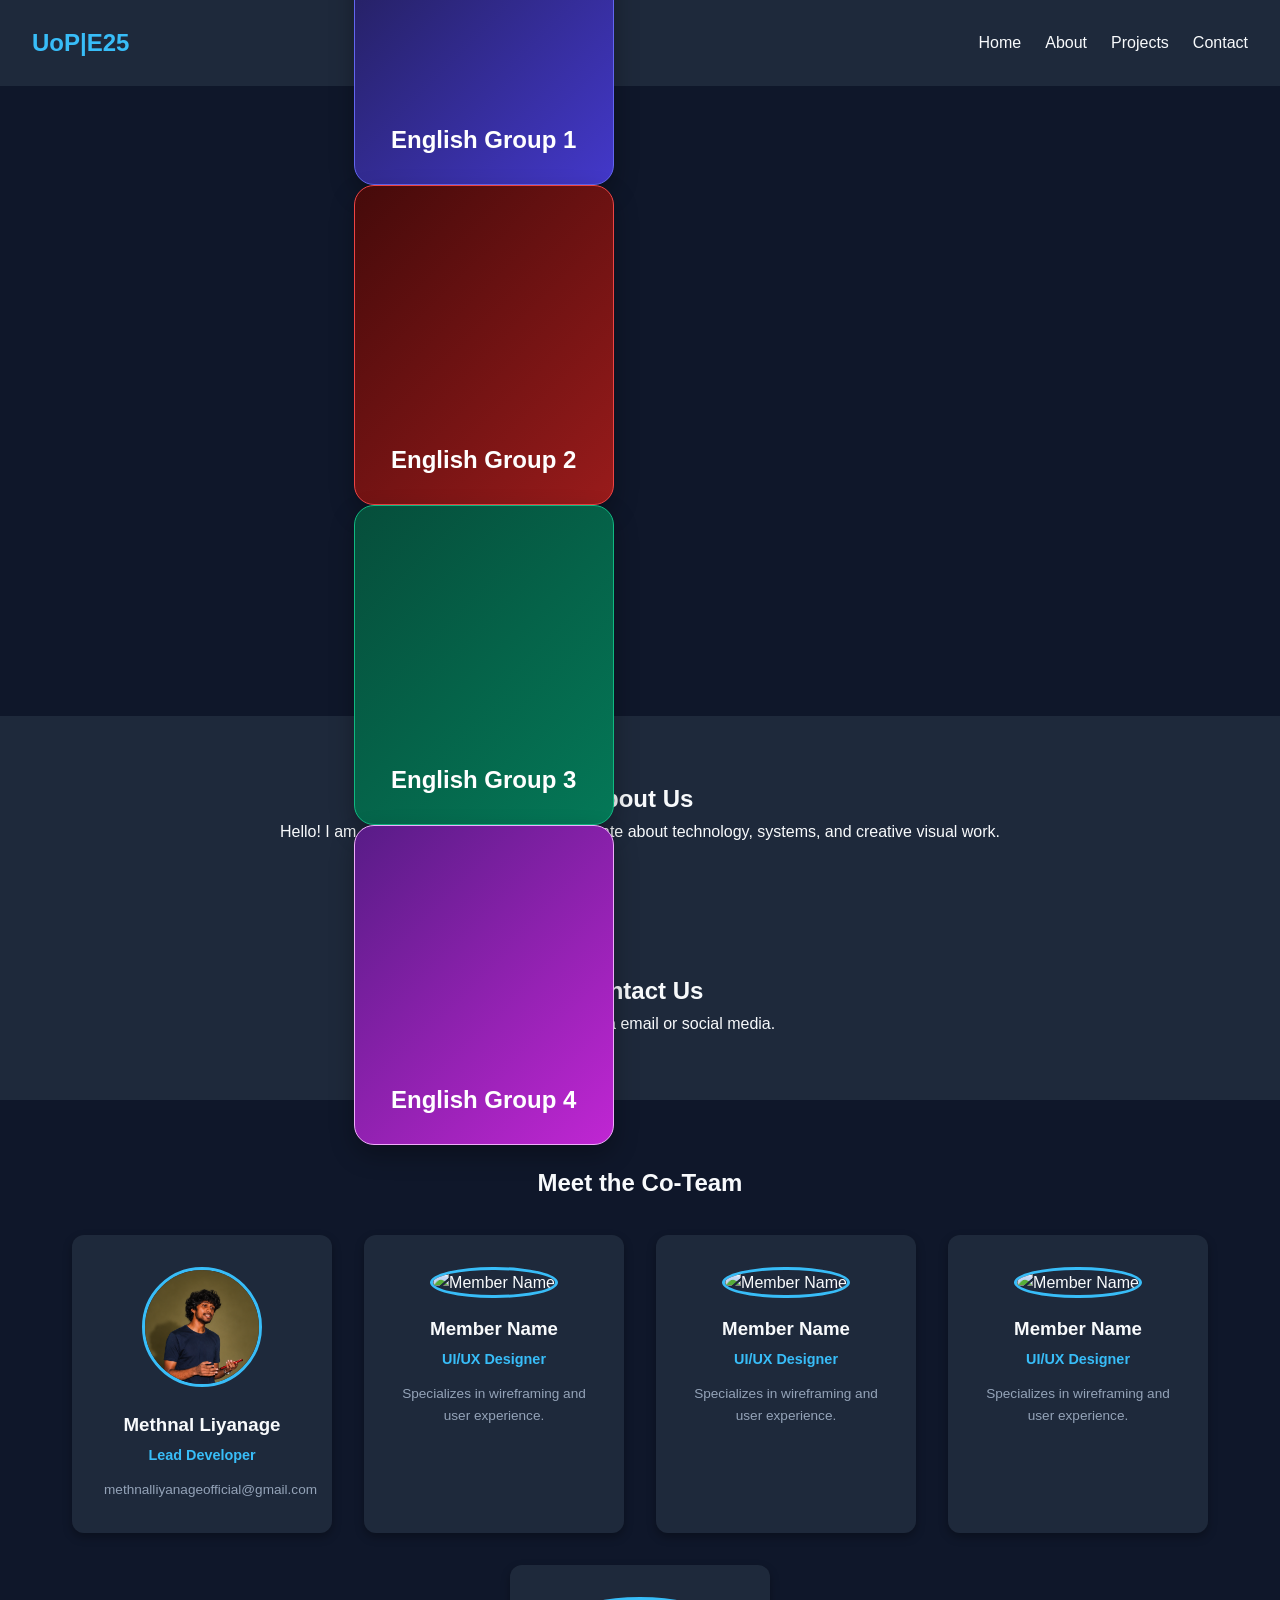
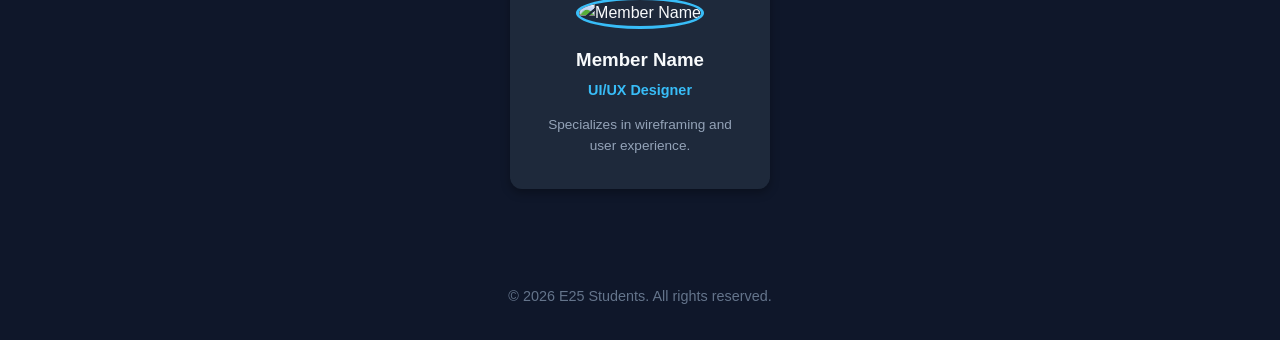
==== index.html @ 7d34ff9f "Update index.html" ====
<!DOCTYPE html>
<html lang="en">
<head>
    <meta charset="UTF-8">
    <meta name="viewport" content="width=device-width, initial-scale=1.0">
    <title>My Personal Website</title>
    <link rel="stylesheet" href="style.css">
</head>
<body>

    <!-- Full-Page Transparent Background Overlay -->
    <div class="bg-image-overlay"></div>

    <!-- Navigation Header -->
    <header>
        <nav class="navbar">
            <div class="logo">UoP|E25</div>
            <ul class="nav-links">
                <li><a href="#home">Home</a></li>
                <li><a href="#about">About</a></li>
                <li><a href="projects.html">Projects</a></li>
                <li><a href="#contact">Contact</a></li>
            </ul>
        </nav>
    </header>

    <!-- Main Hero Section -->
    <section id="home" class="hero">
        <div class="hero-content">
            <h1>Ready to see E25 World?</h1>
            <p>Works of Creative Minds</p>

            <!-- Interactive Dropdown Container for View Work -->
            <div class="view-work-wrapper">
                <a href="projects.html" class="btn">View Work</a>

                <!-- Popup Grid for English Groups -->
                <div class="view-work-popup">
                    <div class="popup-grid">

                        <a href="projects.html#group1" class="category-card music-theme">
                            <div class="card-content">
                                <h2>English Group 1</h2>
                            </div>
                            <div class="summary-tile">
                                <p>Creative literature, media projects, and presentations.</p>
                            </div>
                        </a>

                        <a href="projects.html#group2" class="category-card drama-theme">
                            <div class="card-content">
                                <h2>English Group 2</h2>
                            </div>
                            <div class="summary-tile">
                                <p>Dramatic readings, stage concepts, and group scripts.</p>
                            </div>
                        </a>

                        <a href="projects.html#group3" class="category-card art-theme">
                            <div class="card-content">
                                <h2>English Group 3</h2>
                            </div>
                            <div class="summary-tile">
                                <p>Visual essays, art portfolios, and creative write-ups.</p>
                            </div>
                        </a>

                        <a href="projects.html#group4" class="category-card mind-blow-theme">
                            <div class="card-content">
                                <h2>English Group 4</h2>
                            </div>
                            <div class="summary-tile">
                                <p>Analytical tasks, speeches, and interactive modules.</p>
                            </div>
                        </a>

                    </div>
                </div>
            </div>

        </div>
    </section>

    <!-- About Section -->
    <section id="about" class="about">
        <h2>About Us</h2>
        <p>Hello! I am a developer and designer passionate about technology, systems, and creative visual work.</p>
    </section>

    <!-- Contact Section -->
    <section id="contact" class="contact">
        <h2>Contact Us</h2>
        <p>Get in touch via email or social media.</p>
    </section>

    <!-- Team Section -->
    <section id="team" class="team-section">
        <h2>Meet the Co-Team</h2>

        <div class="team-grid">

            <!-- Team Member 1 -->
            <div class="team-card">
                <img src="member1.png" alt="Methnal Liyanage" class="team-img">
                <h3>Methnal Liyanage</h3>
                <p class="role">Lead Developer</p>
                <p class="bio">methnalliyanageofficial@gmail.com</p>
            </div>

            <!-- Team Member 2 -->
            <div class="team-card">
                <img src="https://via.placeholder.com/150" alt="Member Name" class="team-img">
                <h3>Member Name</h3>
                <p class="role">UI/UX Designer</p>
                <p class="bio">Specializes in wireframing and user experience.</p>
            </div>

            <!-- Team Member 3 -->
            <div class="team-card">
                <img src="https://via.placeholder.com/150" alt="Member Name" class="team-img">
                <h3>Member Name</h3>
                <p class="role">UI/UX Designer</p>
                <p class="bio">Specializes in wireframing and user experience.</p>
            </div>

            <!-- Team Member 4 -->
            <div class="team-card">
                <img src="https://via.placeholder.com/150" alt="Member Name" class="team-img">
                <h3>Member Name</h3>
                <p class="role">UI/UX Designer</p>
                <p class="bio">Specializes in wireframing and user experience.</p>
            </div>

            <!-- Team Member 5 -->
            <div class="team-card">
                <img src="https://via.placeholder.com/150" alt="Member Name" class="team-img">
                <h3>Member Name</h3>
                <p class="role">UI/UX Designer</p>
                <p class="bio">Specializes in wireframing and user experience.</p>
            </div>

        </div>
    </section>

    <!-- Footer -->
    <footer>
        <p>&copy; 2026 E25 Students. All rights reserved.</p>
    </footer>

</body>
</html>
---- style.css ----
/* Reset and Base Styles */

* {

    margin: 0;

    padding: 0;

    box-sizing: border-box;

    font-family: 'Segoe UI', Tahoma, Geneva, Verdana, sans-serif;

}



body {

    background-color: #0f172a;

    color: #f8fafc;

    line-height: 1.6;

}



/* Navigation Bar */

.navbar {

    display: flex;

    justify-content: space-between;

    align-items: center;

    padding: 1.5rem 2rem;

    background-color: #1e293b;

}



.logo {

    font-size: 1.5rem;

    font-weight: bold;

    color: #38bdf8;

}



.nav-links {

    list-style: none;

    display: flex;

    gap: 1.5rem;

}



.nav-links a {

    color: #f8fafc;

    text-decoration: none;

    font-weight: 500;

}



.nav-links a:hover {

    color: #38bdf8;

}



/* Hero Section */

.hero {

    height: 70vh;

    display: flex;

    justify-content: center;

    align-items: center;

    text-align: center;

    padding: 0 1rem;

}



.hero h1 {

    font-size: 3rem;

    margin-bottom: 1rem;

}



.hero p {

    font-size: 1.25rem;

    color: #94a3b8;

    margin-bottom: 2rem;

}



.btn {

    display: inline-block;

    padding: 0.75rem 1.5rem;

    background-color: #0284c7;

    color: #ffffff;

    text-decoration: none;

    border-radius: 6px;

    font-weight: 600;

}



.btn:hover {

    background-color: #0369a1;

}



/* About , Footer & contact */

.about {

    padding: 4rem 2rem;

    text-align: center;

    background-color: #1e293b;

}



.contact {

    padding: 4rem 2rem;

    text-align: center;

    background-color: #1e293b;

}



/*Team Section*/



.team-section {

    padding: 4rem 2rem;

    text-align: center;

    background-color: #0f172a;

}



.team-grid {

    display: flex;

    justify-content: center;

    gap: 2rem;

    flex-wrap: wrap;

    margin-top: 2rem;

}



.team-card {

    background-color: #1e293b;

    border-radius: 12px;

    padding: 2rem;

    width: 100%;             /* Ensures smooth mobile responsiveness */

    max-width: 260px;

    box-shadow: 0 4px 10px rgba(0, 0, 0, 0.3);

    text-align: center;

}



/* Tile Popup Animation on Hover */

.team-card {

    /* Ensure smooth transition for scaling */

    transition: transform 0.4s cubic-bezier(0.34, 1.56, 0.64, 1), box-shadow 0.4s ease;

}



.team-card:hover {

    transform: scale(1.08) translateY(-10px); /* Pops up and scales larger */

    box-shadow: 0 15px 30px rgba(0, 0, 0, 0.5), 0 0 20px rgba(56, 189, 248, 0.3); /* Glowing popup shadow */

    z-index: 10;

}



.team-img {

    width: 120px;

    height: 120px;

    border-radius: 50%; /* Makes the image circular */

    object-fit: cover;

    margin-bottom: 1rem;

    border: 3px solid #38bdf8;



    /* Smooth zoom transition */

    transition: transform 0.3s ease;

}



/* Zoom image slightly when hovering over the card */

.team-card:hover .team-img {

    transform: scale(1.15); /* Scales image up by 15% */

}



.team-card h3 {

    color: #f8fafc;

    margin-bottom: 0.25rem;

}



.team-card .role {

    color: #38bdf8;

    font-size: 0.9rem;

    font-weight: 600;

    margin-bottom: 0.75rem;

}



.team-card .bio {

    color: #94a3b8;

    font-size: 0.85rem;

}



footer {

    text-align: center;

    padding: 2rem;

    font-size: 0.9rem;

    color: #64748b;

}

/* Filter Tags Navigation Bar */



/*.filter-tags {

    display: flex;

    gap: 0.75rem;

    margin-bottom: 2rem;

    flex-wrap: wrap;

}



.tag {

    background-color: #1e293b;

    color: #94a3b8;

    padding: 0.5rem 1rem;

    border-radius: 20px;

    font-size: 0.9rem;

    font-weight: 500;

    cursor: pointer;

    border: 1px solid #334155;

    transition: all 0.2s ease-in-out;

}



.tag:hover, .tag.active {

    background-color: #0284c7;

    color: #ffffff;

    border-color: #38bdf8;

}



/* Category Badge Inside Cards */

/*.category-badge {

    align-self: flex-start;

    background-color: #0f172a;

    color: #38bdf8;

    font-size: 0.75rem;

    font-weight: 600;

    padding: 0.2rem 0.6rem;

    border-radius: 4px;

    margin-bottom: 0.75rem;

    text-transform: uppercase;

    letter-spacing: 0.5px;

}

*/

/* Reset and General Styles */

* {

    margin: 0;

    padding: 0;

    box-sizing: border-box;

    font-family: 'Segoe UI', Tahoma, Geneva, Verdana, sans-serif;

}



body {

    background-color: #0f172a;

    color: #f8fafc;

    min-height: 100vh;

    display: flex;

    flex-direction: column;

}



/* Navbar Setup */

.navbar {

    display: flex;

    justify-content: space-between;

    align-items: center;

    padding: 1.5rem 2rem;

    background-color: #1e293b;

}



.logo {

    font-size: 1.5rem;

    font-weight: bold;

    color: #38bdf8;

}



.nav-links {

    list-style: none;

    display: flex;

    gap: 1.5rem;

}



.nav-links a {

    color: #f8fafc;

    text-decoration: none;

    font-weight: 500;

}



.nav-links a:hover {

    color: #38bdf8;

}



/* 1. Title Container with ~1-inch gap (96px = 1in in CSS) */

.title-container {

    margin-top: 1in;

    text-align: center;

    padding: 0 1rem;

}



.page-title {

    font-size: 2.5rem;

    color: #f8fafc;

    font-weight: 700;

    letter-spacing: 0.5px;

}



/* 2. Centered Layout for Tiles */

.grid-container {

    display: flex;

    flex-wrap: wrap;

    justify-content: center;

    align-items: center;

    gap: 2rem;

    max-width: 1200px;

    margin: 3rem auto;

    padding: 0 1.5rem;

    flex: 1;

}



/* Main Curved Rectangle Tiles */

.category-card {

    position: relative;

    width: 260px;

    height: 320px;

    border-radius: 20px; /* Curved edges */

    text-decoration: none;

    overflow: hidden;

    display: flex;

    flex-direction: column;

    justify-content: flex-end;

    box-shadow: 0 10px 25px rgba(0, 0, 0, 0.3);

    transition: transform 0.3s cubic-bezier(0.4, 0, 0.2, 1);

}



.category-card:hover {

    transform: translateY(-8px);

}



.card-content {

    padding: 1.5rem;

    z-index: 1;

}



.card-content h2 {

    font-size: 1.5rem;

    color: #ffffff;

    font-weight: 600;

}



/* Transparent Background Icon */

.card-icon {

    position: absolute;

    top: 40%;

    left: 50%;

    transform: translate(-50%, -50%);

    width: 260px;            /* Adjust icon size */

    height: 320px;

    border-radius: 20px; /* Curved edges */

    opacity: 0.18;           /* Controls transparency (0.1 to 0.3 works best) */

    pointer-events: none;    /* Prevents the image from interfering with clicks */

    z-index: 0;

}



/* Color Themes Matched to Content */

.music-theme {

    background: linear-gradient(135deg, #1e1b4b, #4338ca); /* Deep Purple / Indigo */

    border: 1px solid #6366f1;

}



.drama-theme {

    background: linear-gradient(135deg, #450a0a, #991b1b); /* Deep Crimson / Velvet */

    border: 1px solid #ef4444;

}



.art-theme {

    background: linear-gradient(135deg, #064e3b, #047857); /* Emerald / Gallery Green */

    border: 1px solid #10b981;

}



.mind-blow-theme {

    background: linear-gradient(135deg, #581c87, #c026d3); /* Neon Magenta / Cosmic Fuchsia */

    border: 1px solid #f0abfc;

}



/* 3. Transparent Hover Summary Tile */

.summary-tile {

    position: absolute;

    bottom: 0;

    left: 0;

    width: 100%;

    height: 100%;

    border-radius: 20px; /* Curved edges */

    background: rgba(15, 23, 42, 0.85); /* Semi-transparent friendly tile overlay */

    backdrop-filter: blur(8px); /* Smooth frosted glass effect */

    padding: 2rem 1.5rem;

    display: flex;

    align-items: center;

    justify-content: center;

    text-align: center;

    opacity: 0;

    transform: translateY(100%); /* Start hidden below the card */

    transition: all 0.4s cubic-bezier(0.4, 0, 0.2, 1);

}



.summary-tile p {

    color: #f1f5f9;

    font-size: 0.95rem;

    line-height: 1.5;

}



/* Reveal summary smoothly on hover */

.category-card:hover .summary-tile {

    opacity: 1;

    transform: translateY(0);

}



/* Footer */

footer {

    text-align: center;

    padding: 2rem;

    font-size: 0.9rem;

    color: #64748b;

    background-color: #0f172a;

}
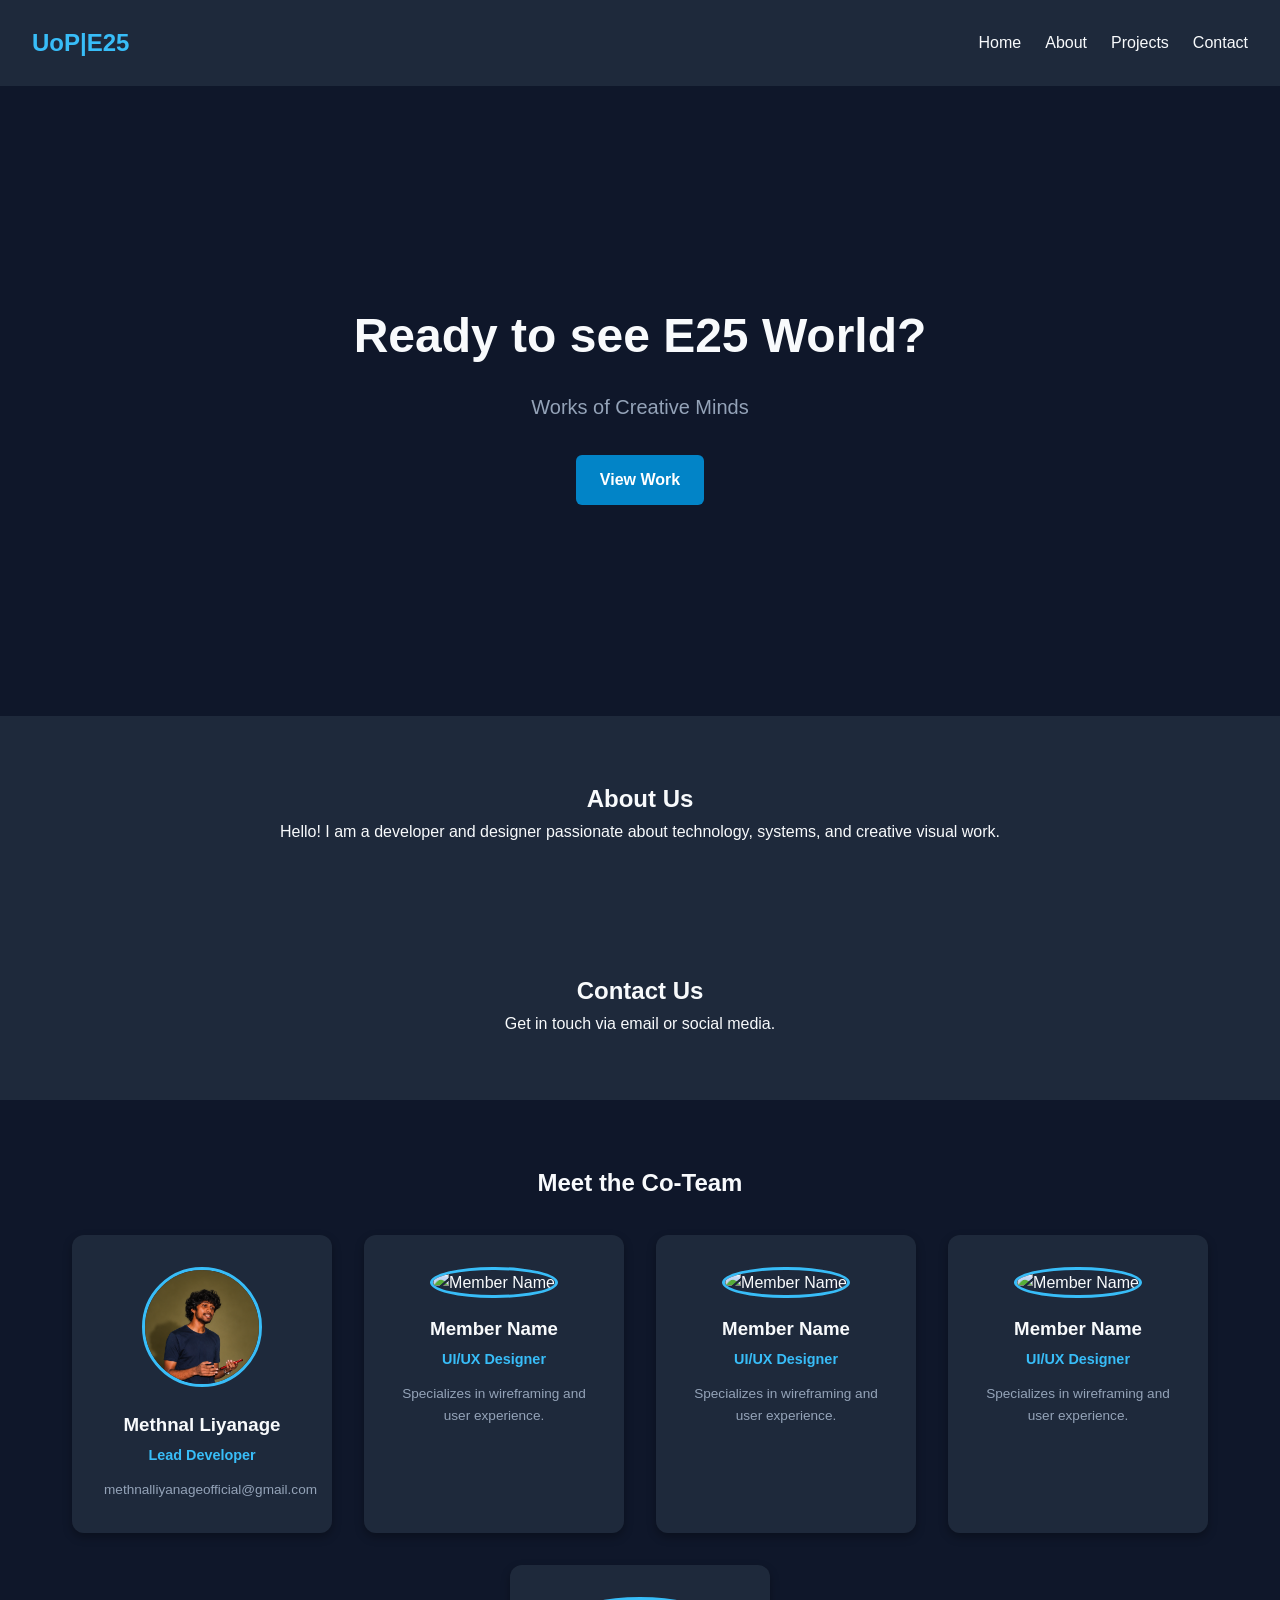
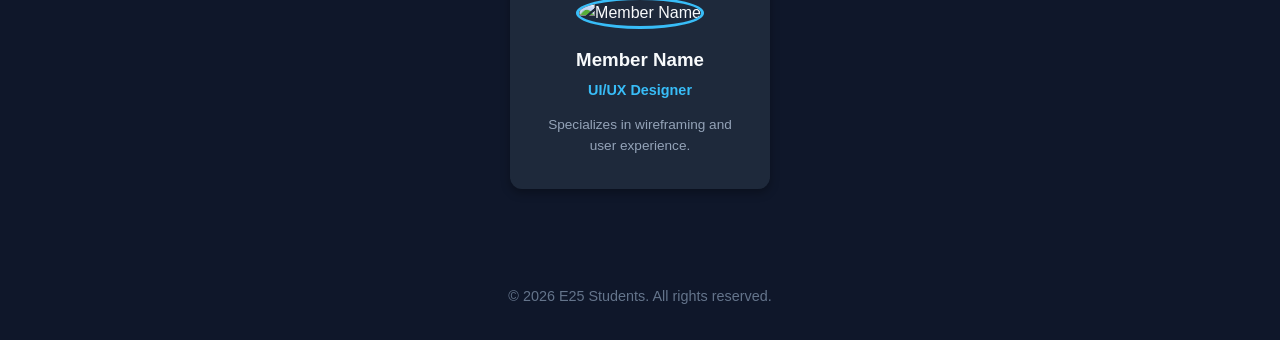
==== commit 40c7361f: "Update index.html" ====
--- a/index.html
+++ b/index.html
@@ -1,151 +1,203 @@
 <!DOCTYPE html>
+
 <html lang="en">
+
 <head>
+
     <meta charset="UTF-8">
+
     <meta name="viewport" content="width=device-width, initial-scale=1.0">
+
     <title>My Personal Website</title>
+
     <link rel="stylesheet" href="style.css">
+
 </head>
+
 <body>
 
-    <!-- Full-Page Transparent Background Overlay -->
-    <div class="bg-image-overlay"></div>
+
 
     <!-- Navigation Header -->
+
     <header>
+
         <nav class="navbar">
+
             <div class="logo">UoP|E25</div>
+
             <ul class="nav-links">
+
                 <li><a href="#home">Home</a></li>
+
                 <li><a href="#about">About</a></li>
+
                 <li><a href="projects.html">Projects</a></li>
+
                 <li><a href="#contact">Contact</a></li>
+
             </ul>
+
         </nav>
+
     </header>
 
+
+
     <!-- Main Hero Section -->
+
     <section id="home" class="hero">
+
         <div class="hero-content">
+
             <h1>Ready to see E25 World?</h1>
+
             <p>Works of Creative Minds</p>
 
-            <!-- Interactive Dropdown Container for View Work -->
-            <div class="view-work-wrapper">
-                <a href="projects.html" class="btn">View Work</a>
-
-                <!-- Popup Grid for English Groups -->
-                <div class="view-work-popup">
-                    <div class="popup-grid">
-
-                        <a href="projects.html#group1" class="category-card music-theme">
-                            <div class="card-content">
-                                <h2>English Group 1</h2>
-                            </div>
-                            <div class="summary-tile">
-                                <p>Creative literature, media projects, and presentations.</p>
-                            </div>
-                        </a>
-
-                        <a href="projects.html#group2" class="category-card drama-theme">
-                            <div class="card-content">
-                                <h2>English Group 2</h2>
-                            </div>
-                            <div class="summary-tile">
-                                <p>Dramatic readings, stage concepts, and group scripts.</p>
-                            </div>
-                        </a>
-
-                        <a href="projects.html#group3" class="category-card art-theme">
-                            <div class="card-content">
-                                <h2>English Group 3</h2>
-                            </div>
-                            <div class="summary-tile">
-                                <p>Visual essays, art portfolios, and creative write-ups.</p>
-                            </div>
-                        </a>
-
-                        <a href="projects.html#group4" class="category-card mind-blow-theme">
-                            <div class="card-content">
-                                <h2>English Group 4</h2>
-                            </div>
-                            <div class="summary-tile">
-                                <p>Analytical tasks, speeches, and interactive modules.</p>
-                            </div>
-                        </a>
-
-                    </div>
-                </div>
-            </div>
+            <a href="projects.html" class="btn">View Work</a>
 
         </div>
-    </section>
+
+    </section>
+
+
 
     <!-- About Section -->
+
     <section id="about" class="about">
+
         <h2>About Us</h2>
+
         <p>Hello! I am a developer and designer passionate about technology, systems, and creative visual work.</p>
-    </section>
+
+    </section>
+
+
 
     <!-- Contact Section -->
+
     <section id="contact" class="contact">
+
         <h2>Contact Us</h2>
+
         <p>Get in touch via email or social media.</p>
-    </section>
-
-    <!-- Team Section -->
+
+    </section>
+
+
+
+    <!-- Team & Contact Section -->
+
     <section id="team" class="team-section">
+
         <h2>Meet the Co-Team</h2>
 
+
+
         <div class="team-grid">
 
+
+
             <!-- Team Member 1 -->
-            <div class="team-card">
-                <img src="member1.png" alt="Methnal Liyanage" class="team-img">
+
+            <div class="team-card">
+
+
+
+                <img src="member1.png" alt="Member Name" class="team-img">
+
+                <!--img src="https://via.placeholder.com/150" alt="Member Name" class="team-img"--> 
+
                 <h3>Methnal Liyanage</h3>
+
                 <p class="role">Lead Developer</p>
+
                 <p class="bio">methnalliyanageofficial@gmail.com</p>
-            </div>
+
+            </div>
+
+
 
             <!-- Team Member 2 -->
-            <div class="team-card">
-                <img src="https://via.placeholder.com/150" alt="Member Name" class="team-img">
-                <h3>Member Name</h3>
-                <p class="role">UI/UX Designer</p>
-                <p class="bio">Specializes in wireframing and user experience.</p>
-            </div>
+
+            <div class="team-card">
+
+                <img src="https://via.placeholder.com/150" alt="Member Name" class="team-img">
+
+                <h3>Member Name</h3>
+
+                <p class="role">UI/UX Designer</p>
+
+                <p class="bio">Specializes in wireframing and user experience.</p>
+
+            </div>
+
+
 
             <!-- Team Member 3 -->
-            <div class="team-card">
-                <img src="https://via.placeholder.com/150" alt="Member Name" class="team-img">
-                <h3>Member Name</h3>
-                <p class="role">UI/UX Designer</p>
-                <p class="bio">Specializes in wireframing and user experience.</p>
-            </div>
+
+            <div class="team-card">
+
+                <img src="https://via.placeholder.com/150" alt="Member Name" class="team-img">
+
+                <h3>Member Name</h3>
+
+                <p class="role">UI/UX Designer</p>
+
+                <p class="bio">Specializes in wireframing and user experience.</p>
+
+            </div>
+
+
 
             <!-- Team Member 4 -->
-            <div class="team-card">
-                <img src="https://via.placeholder.com/150" alt="Member Name" class="team-img">
-                <h3>Member Name</h3>
-                <p class="role">UI/UX Designer</p>
-                <p class="bio">Specializes in wireframing and user experience.</p>
-            </div>
+
+            <div class="team-card">
+
+                <img src="https://via.placeholder.com/150" alt="Member Name" class="team-img">
+
+                <h3>Member Name</h3>
+
+                <p class="role">UI/UX Designer</p>
+
+                <p class="bio">Specializes in wireframing and user experience.</p>
+
+            </div>
+
+
 
             <!-- Team Member 5 -->
-            <div class="team-card">
-                <img src="https://via.placeholder.com/150" alt="Member Name" class="team-img">
-                <h3>Member Name</h3>
-                <p class="role">UI/UX Designer</p>
-                <p class="bio">Specializes in wireframing and user experience.</p>
-            </div>
+
+            <div class="team-card">
+
+                <img src="https://via.placeholder.com/150" alt="Member Name" class="team-img">
+
+                <h3>Member Name</h3>
+
+                <p class="role">UI/UX Designer</p>
+
+                <p class="bio">Specializes in wireframing and user experience.</p>
+
+            </div>
+
+
 
         </div>
-    </section>
+
+    </section>
+
+
 
     <!-- Footer -->
+
     <footer>
+
         <p>&copy; 2026 E25 Students. All rights reserved.</p>
+
     </footer>
 
+
+
 </body>
+
 </html>
--- a/style.css
+++ b/style.css
@@ -779,4 +779,3 @@
     background-color: #0f172a;
 
 }
-
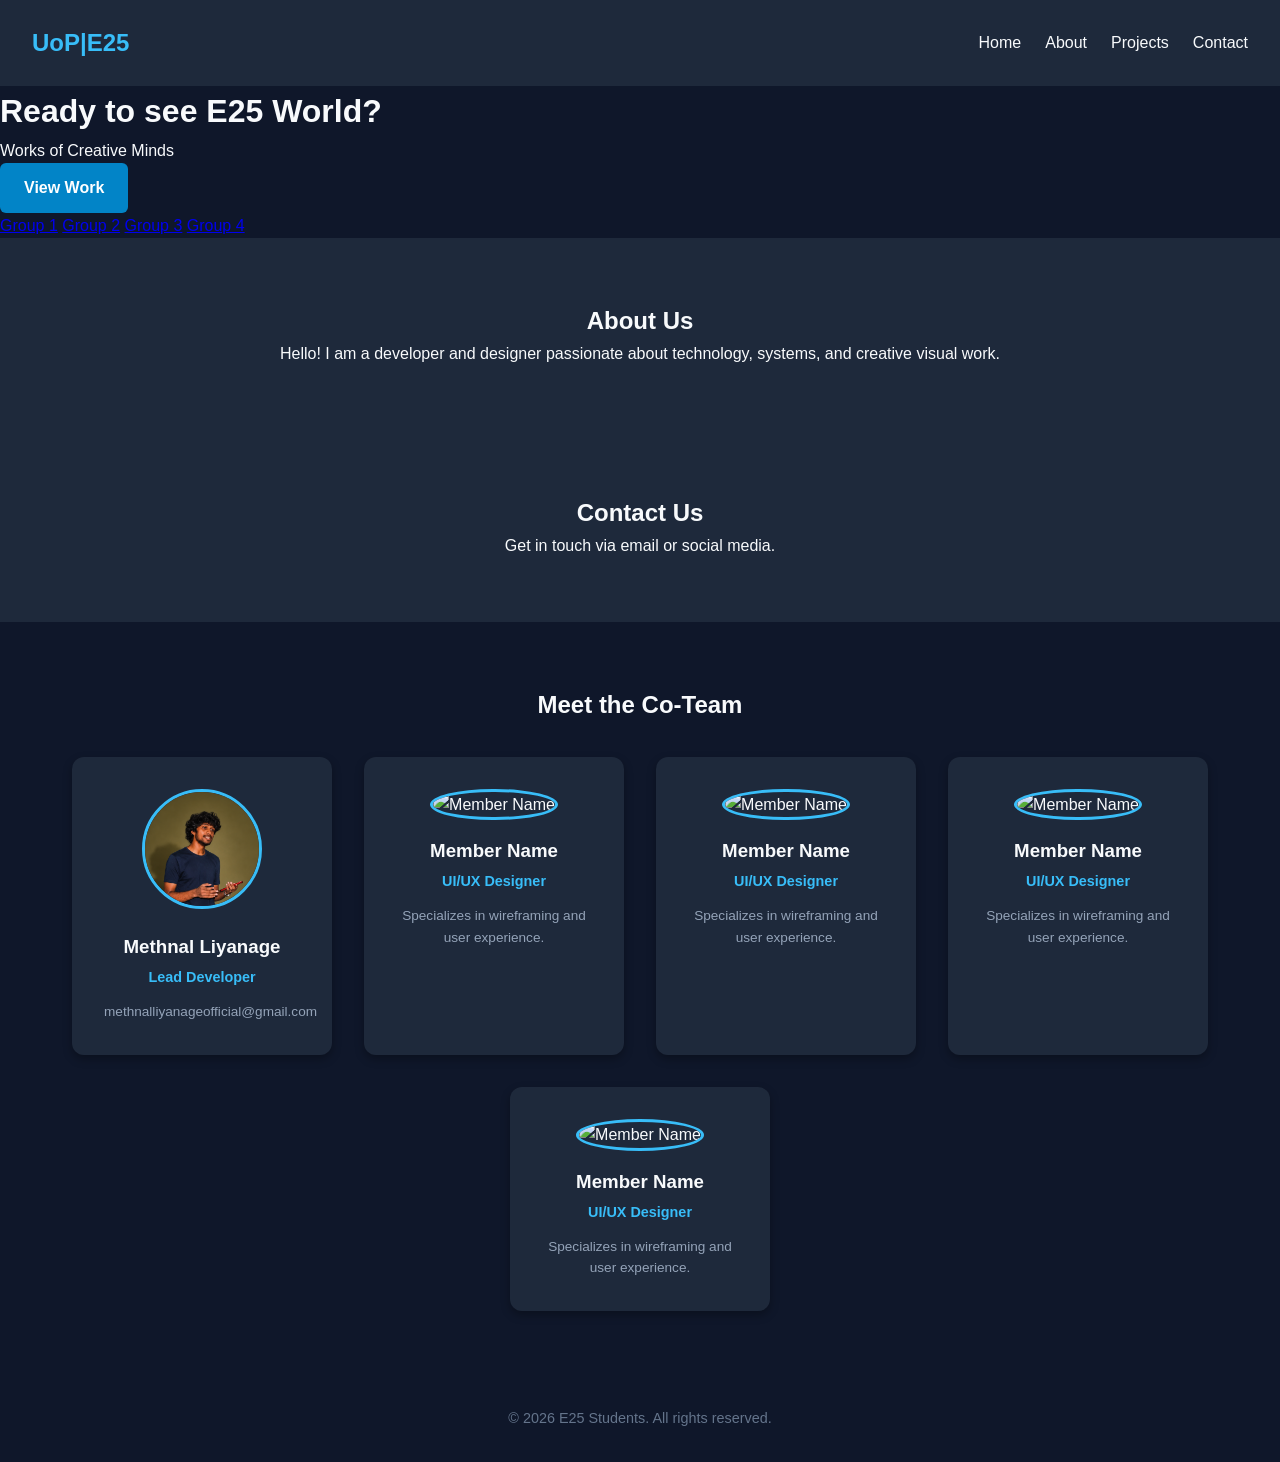
==== commit 4d7c0aa8: "Update index.html" ====
--- a/index.html
+++ b/index.html
@@ -1,199 +1,131 @@
 <!DOCTYPE html>
 
 <html lang="en">
-
 <head>
-
     <meta charset="UTF-8">
-
     <meta name="viewport" content="width=device-width, initial-scale=1.0">
-
     <title>My Personal Website</title>
-
     <link rel="stylesheet" href="style.css">
-
 </head>
-
 <body>
 
 
-
     <!-- Navigation Header -->
-
     <header>
-
         <nav class="navbar">
-
             <div class="logo">UoP|E25</div>
-
             <ul class="nav-links">
-
                 <li><a href="#home">Home</a></li>
-
                 <li><a href="#about">About</a></li>
-
                 <li><a href="projects.html">Projects</a></li>
-
                 <li><a href="#contact">Contact</a></li>
-
             </ul>
-
         </nav>
-
     </header>
 
 
 
-    <!-- Main Hero Section -->
-
+    <!-- Main Hero Section
     <section id="home" class="hero">
-
         <div class="hero-content">
-
             <h1>Ready to see E25 World?</h1>
-
             <p>Works of Creative Minds</p>
-
             <a href="projects.html" class="btn">View Work</a>
-
         </div>
-
     </section>
-
-
+ -->
+    <!-- WITH THIS NEW PART: -->
+    <div class="hero-content">
+        <h1>Ready to see E25 World?</h1>
+        <p>Works of Creative Minds</p>
+    
+        <!-- Interactive wrapper for "View Work" button and English group tiles -->
+        <div class="btn-popup-wrapper">
+            <a href="projects.html" class="btn">View Work</a>
+            
+            <!-- Animated 4-tile pop-up for English groups -->
+            <div class="tiles-popup">
+                <a href="projects.html#group-1" class="tile">Group 1</a>
+                <a href="projects.html#group-2" class="tile">Group 2</a>
+                <a href="projects.html#group-3" class="tile">Group 3</a>
+                <a href="projects.html#group-4" class="tile">Group 4</a>
+            </div>
+        </div>
+    </div>
 
     <!-- About Section -->
-
     <section id="about" class="about">
-
         <h2>About Us</h2>
-
         <p>Hello! I am a developer and designer passionate about technology, systems, and creative visual work.</p>
-
     </section>
-
 
 
     <!-- Contact Section -->
 
     <section id="contact" class="contact">
-
         <h2>Contact Us</h2>
-
         <p>Get in touch via email or social media.</p>
-
     </section>
-
 
 
     <!-- Team & Contact Section -->
 
     <section id="team" class="team-section">
-
         <h2>Meet the Co-Team</h2>
-
-
-
         <div class="team-grid">
 
-
-
             <!-- Team Member 1 -->
-
             <div class="team-card">
-
-
-
                 <img src="member1.png" alt="Member Name" class="team-img">
-
                 <!--img src="https://via.placeholder.com/150" alt="Member Name" class="team-img"--> 
-
                 <h3>Methnal Liyanage</h3>
-
                 <p class="role">Lead Developer</p>
-
                 <p class="bio">methnalliyanageofficial@gmail.com</p>
 
             </div>
 
 
-
             <!-- Team Member 2 -->
-
             <div class="team-card">
-
                 <img src="https://via.placeholder.com/150" alt="Member Name" class="team-img">
-
                 <h3>Member Name</h3>
-
                 <p class="role">UI/UX Designer</p>
-
                 <p class="bio">Specializes in wireframing and user experience.</p>
-
             </div>
 
 
+            <!-- Team Member 3 -->
+            <div class="team-card">
+                <img src="https://via.placeholder.com/150" alt="Member Name" class="team-img">
+                <h3>Member Name</h3>
+                <p class="role">UI/UX Designer</p>
+                <p class="bio">Specializes in wireframing and user experience.</p>
+            </div>
 
-            <!-- Team Member 3 -->
+            <!-- Team Member 4 -->
+            <div class="team-card">
+                <img src="https://via.placeholder.com/150" alt="Member Name" class="team-img">
+                <h3>Member Name</h3>
+                <p class="role">UI/UX Designer</p>
+                <p class="bio">Specializes in wireframing and user experience.</p>
+            </div>
 
+            <!-- Team Member 5 -->
             <div class="team-card">
-
                 <img src="https://via.placeholder.com/150" alt="Member Name" class="team-img">
-
                 <h3>Member Name</h3>
-
                 <p class="role">UI/UX Designer</p>
-
                 <p class="bio">Specializes in wireframing and user experience.</p>
-
             </div>
 
 
-
-            <!-- Team Member 4 -->
-
-            <div class="team-card">
-
-                <img src="https://via.placeholder.com/150" alt="Member Name" class="team-img">
-
-                <h3>Member Name</h3>
-
-                <p class="role">UI/UX Designer</p>
-
-                <p class="bio">Specializes in wireframing and user experience.</p>
-
-            </div>
-
-
-
-            <!-- Team Member 5 -->
-
-            <div class="team-card">
-
-                <img src="https://via.placeholder.com/150" alt="Member Name" class="team-img">
-
-                <h3>Member Name</h3>
-
-                <p class="role">UI/UX Designer</p>
-
-                <p class="bio">Specializes in wireframing and user experience.</p>
-
-            </div>
-
-
-
         </div>
-
     </section>
-
-
 
     <!-- Footer -->
 
     <footer>
-
         <p>&copy; 2026 E25 Students. All rights reserved.</p>
-
     </footer>
 
 
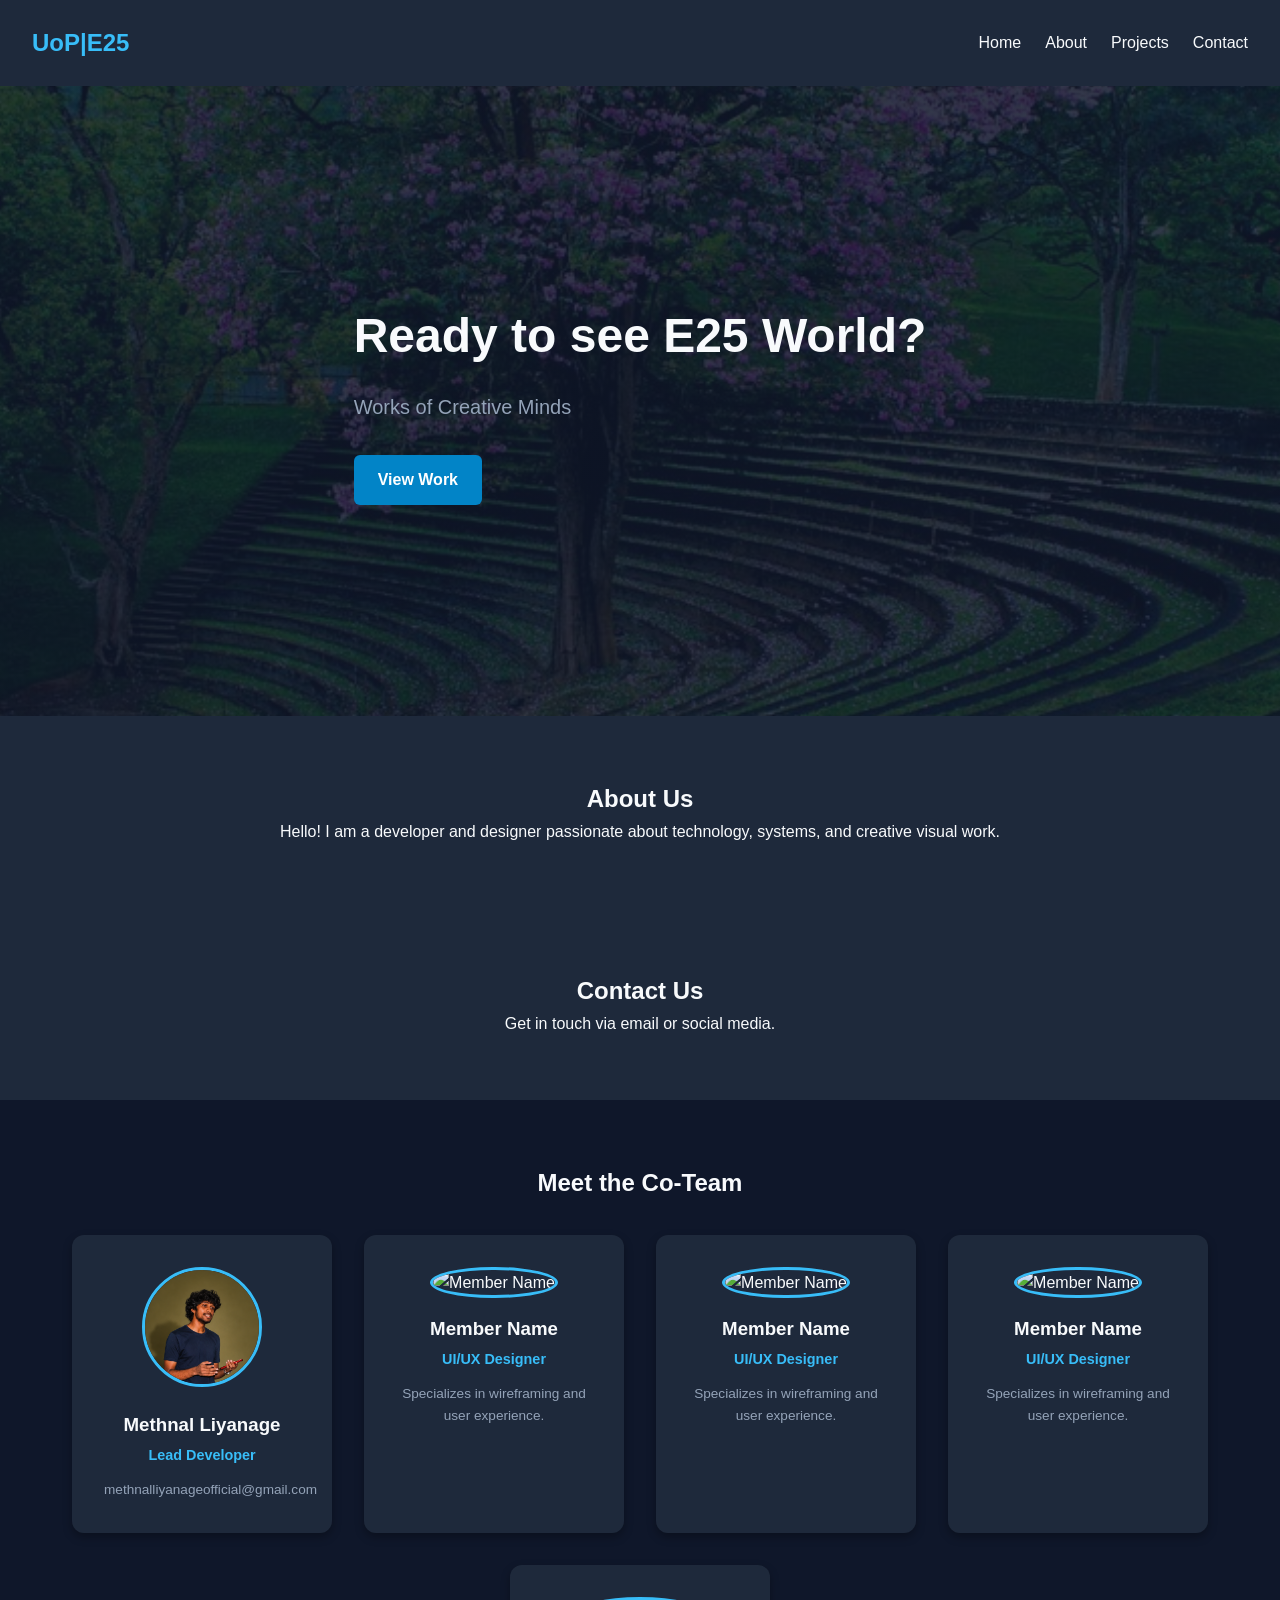
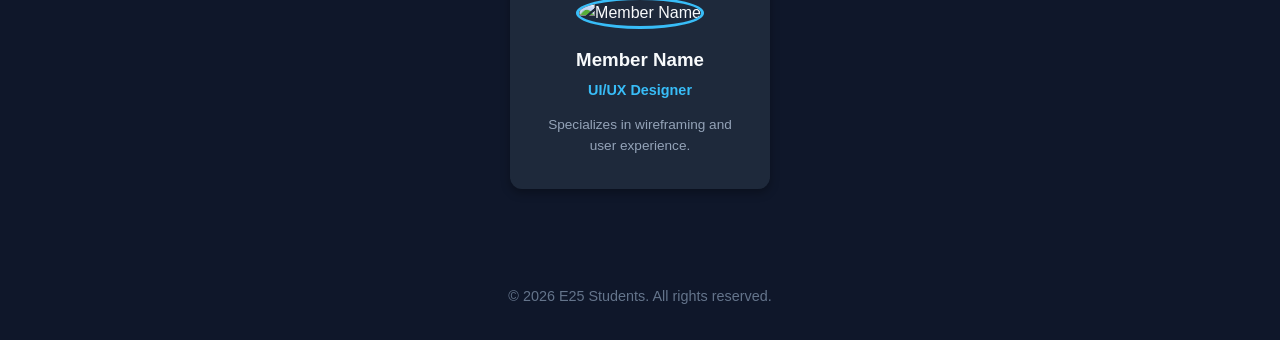
==== commit 7ae5f0d1: "Update index.html" ====
--- a/index.html
+++ b/index.html
@@ -35,6 +35,8 @@
     </section>
  -->
     <!-- WITH THIS NEW PART: -->
+    <!--div class="hero-content"-->
+    <section id="home" class="hero">
     <div class="hero-content">
         <h1>Ready to see E25 World?</h1>
         <p>Works of Creative Minds</p>
@@ -52,6 +54,8 @@
             </div>
         </div>
     </div>
+</div>
+</section>
 
     <!-- About Section -->
     <section id="about" class="about">
--- a/style.css
+++ b/style.css
@@ -1,781 +1,465 @@
 /* Reset and Base Styles */
 
 * {
-
     margin: 0;
-
     padding: 0;
-
     box-sizing: border-box;
-
     font-family: 'Segoe UI', Tahoma, Geneva, Verdana, sans-serif;
-
-}
-
-
+}
 
 body {
-
+    /* Merged dark background color with transparent background overlay */
+    background: linear-gradient(rgba(15, 23, 42, 0.85), rgba(15, 23, 42, 0.85)),
+                url('wala.jpg') no-repeat center center fixed;
+    background-size: cover;
+    color: #f8fafc;
+    line-height: 1.6;
+}
+
+/* Container for the hero button and popup */
+
+.btn-popup-wrapper {
+    position: relative;
+    display: inline-block;
+}
+
+/* Base state for the hidden pop-up */
+
+.btn-popup-wrapper .tiles-popup {
+    position: absolute;
+    top: 100%;
+    left: 0;
+    margin-top: 10px;
+
+    /* Hide popup by default */
+    opacity: 0;
+    visibility: hidden;
+    pointer-events: none;
+
+    /* Layout grid for 4 tiles */
+    display: grid;
+    grid-template-columns: repeat(2, 1fr);
+    gap: 10px;
+    padding: 12px;
+    background: rgba(15, 23, 42, 0.95);
+    border: 1px solid rgba(255, 255, 255, 0.2);
+    border-radius: 10px;
+    box-shadow: 0 10px 25px rgba(0, 0, 0, 0.5);
+
+    /* Smooth animation down */
+    transform: translateY(-10px);
+    transition: all 0.3s ease-in-out;
+    z-index: 100;
+}
+
+/* Hover trigger state */
+
+.btn-popup-wrapper:hover .tiles-popup {
+    opacity: 1;
+    visibility: visible;
+    pointer-events: auto;
+    transform: translateY(0);
+}
+
+/* Explicit styling for the group links inside the popup */
+
+.btn-popup-wrapper .tiles-popup a,
+.btn-popup-wrapper .tiles-popup .tile {
+    display: flex;
+    align-items: center;
+    justify-content: center;
+    width: 90px;
+    height: 45px;
+    background: #1e293b;
+    color: #ffffff !important; /* Forces white text color */
+    text-decoration: none !important; /* Removes default underline */
+    border-radius: 6px;
+    font-size: 0.85rem;
+    font-weight: 600;
+    transition: background 0.2s ease, transform 0.2s ease;
+}
+
+.btn-popup-wrapper .tiles-popup a:hover,
+.btn-popup-wrapper .tiles-popup .tile:hover {
+    background: #0284c7;
+    transform: translateY(-2px);
+}
+
+/**/
+
+/* Navigation Bar */
+
+.navbar {
+    display: flex;
+    justify-content: space-between;
+    align-items: center;
+    padding: 1.5rem 2rem;
+    background-color: #1e293b;
+}
+
+.logo {
+    font-size: 1.5rem;
+    font-weight: bold;
+    color: #38bdf8;
+}
+
+.nav-links {
+    list-style: none;
+    display: flex;
+    gap: 1.5rem;
+}
+
+.nav-links a {
+    color: #f8fafc;
+    text-decoration: none;
+    font-weight: 500;
+}
+
+.nav-links a:hover {
+    color: #38bdf8;
+}
+
+/* Hero Section */
+
+/* Hero Section - Fixed Alignment */
+
+.hero {
+    min-height: 70vh;
+    display: flex;
+    flex-direction: column;
+    justify-content: center;
+    align-items: flex-start; /* Aligns content cleanly to the left edge margin */
+    max-width: 1200px;      /* Standard max-width matching grid-container */
+    margin: 0 auto;
+    padding: 0 2rem;
+}
+
+.hero h1 {
+    font-size: 3rem;
+    margin-bottom: 0.75rem;
+    text-align: left;
+}
+
+.hero p {
+    font-size: 1.25rem;
+    color: #94a3b8;
+    margin-bottom: 1.5rem;
+    text-align: left;
+}
+
+/* Fix popup positioning relative to button */
+
+.btn-popup-wrapper {
+    position: relative;
+    display: inline-block;
+}
+
+.hero h1 {
+    font-size: 3rem;
+    margin-bottom: 1rem;
+}
+
+.hero p {
+    font-size: 1.25rem;
+    color: #94a3b8;
+    margin-bottom: 2rem;
+}
+
+.btn {
+    display: inline-block;
+    padding: 0.75rem 1.5rem;
+    background-color: #0284c7;
+    color: #ffffff;
+    text-decoration: none;
+    border-radius: 6px;
+    font-weight: 600;
+}
+
+.btn:hover {
+    background-color: #0369a1;
+}
+
+/* About , Footer & contact */
+
+.about {
+    padding: 4rem 2rem;
+    text-align: center;
+    background-color: #1e293b;
+}
+
+.contact {
+    padding: 4rem 2rem;
+    text-align: center;
+    background-color: #1e293b;
+}
+
+/*Team Section*/
+
+.team-section {
+    padding: 4rem 2rem;
+    text-align: center;
     background-color: #0f172a;
-
-    color: #f8fafc;
-
-    line-height: 1.6;
-
-}
-
-
-
-/* Navigation Bar */
+}
+
+.team-grid {
+    display: flex;
+    justify-content: center;
+    gap: 2rem;
+    flex-wrap: wrap;
+    margin-top: 2rem;
+}
+
+.team-card {
+    background-color: #1e293b;
+    border-radius: 12px;
+    padding: 2rem;
+    width: 100%;             /* Ensures smooth mobile responsiveness */
+    max-width: 260px;
+    box-shadow: 0 4px 10px rgba(0, 0, 0, 0.3);
+    text-align: center;
+}
+
+/* Tile Popup Animation on Hover */
+
+.team-card {
+    /* Ensure smooth transition for scaling */
+    transition: transform 0.4s cubic-bezier(0.34, 1.56, 0.64, 1), box-shadow 0.4s ease;
+}
+
+.team-card:hover {
+    transform: scale(1.08) translateY(-10px); /* Pops up and scales larger */
+    box-shadow: 0 15px 30px rgba(0, 0, 0, 0.5), 0 0 20px rgba(56, 189, 248, 0.3); /* Glowing popup shadow */
+    z-index: 10;
+}
+
+.team-img {
+    width: 120px;
+    height: 120px;
+    border-radius: 50%; /* Makes the image circular */
+    object-fit: cover;
+    margin-bottom: 1rem;
+    border: 3px solid #38bdf8;
+
+    /* Smooth zoom transition */
+    transition: transform 0.3s ease;
+}
+
+/* Zoom image slightly when hovering over the card */
+
+.team-card:hover .team-img {
+    transform: scale(1.15); /* Scales image up by 15% */
+}
+
+.team-card h3 {
+    color: #f8fafc;
+    margin-bottom: 0.25rem;
+}
+
+.team-card .role {
+    color: #38bdf8;
+    font-size: 0.9rem;
+    font-weight: 600;
+    margin-bottom: 0.75rem;
+}
+
+.team-card .bio {
+    color: #94a3b8;
+    font-size: 0.85rem;
+}
+
+footer {
+    text-align: center;
+    padding: 2rem;
+    font-size: 0.9rem;
+    color: #64748b;
+}
+
+/* Reset and General Styles */
+
+* {
+    margin: 0;
+    padding: 0;
+    box-sizing: border-box;
+    font-family: 'Segoe UI', Tahoma, Geneva, Verdana, sans-serif;
+}
+
+body {
+    background-color: #0f172a;
+    color: #f8fafc;
+    min-height: 100vh;
+    display: flex;
+    flex-direction: column;
+}
+
+/* Navbar Setup */
 
 .navbar {
-
-    display: flex;
-
+    display: flex;
     justify-content: space-between;
-
     align-items: center;
-
     padding: 1.5rem 2rem;
-
     background-color: #1e293b;
-
-}
-
-
+}
 
 .logo {
-
     font-size: 1.5rem;
-
     font-weight: bold;
-
     color: #38bdf8;
-
-}
-
-
+}
 
 .nav-links {
-
     list-style: none;
-
-    display: flex;
-
+    display: flex;
     gap: 1.5rem;
-
-}
-
-
+}
 
 .nav-links a {
-
-    color: #f8fafc;
-
+    color: #f8fafc;
     text-decoration: none;
-
     font-weight: 500;
-
-}
-
-
+}
 
 .nav-links a:hover {
-
     color: #38bdf8;
-
-}
-
-
-
-/* Hero Section */
-
-.hero {
-
-    height: 70vh;
-
-    display: flex;
-
+}
+
+/* 1. Title Container with ~1-inch gap (96px = 1in in CSS) */
+
+.title-container {
+    margin-top: 1in;
+    text-align: center;
+    padding: 0 1rem;
+}
+
+.page-title {
+    font-size: 2.5rem;
+    color: #f8fafc;
+    font-weight: 700;
+    letter-spacing: 0.5px;
+}
+
+/* 2. Centered Layout for Tiles */
+
+.grid-container {
+    display: flex;
+    flex-wrap: wrap;
     justify-content: center;
-
     align-items: center;
-
-    text-align: center;
-
-    padding: 0 1rem;
-
-}
-
-
-
-.hero h1 {
-
-    font-size: 3rem;
-
-    margin-bottom: 1rem;
-
-}
-
-
-
-.hero p {
-
-    font-size: 1.25rem;
-
-    color: #94a3b8;
-
-    margin-bottom: 2rem;
-
-}
-
-
-
-.btn {
-
-    display: inline-block;
-
-    padding: 0.75rem 1.5rem;
-
-    background-color: #0284c7;
-
+    gap: 2rem;
+    max-width: 1200px;
+    margin: 3rem auto;
+    padding: 0 1.5rem;
+    flex: 1;
+}
+
+/* Main Curved Rectangle Tiles */
+
+.category-card {
+    position: relative;
+    width: 260px;
+    height: 320px;
+    border-radius: 20px; /* Curved edges */
+    text-decoration: none;
+    overflow: hidden;
+    display: flex;
+    flex-direction: column;
+    justify-content: flex-end;
+    box-shadow: 0 10px 25px rgba(0, 0, 0, 0.3);
+    transition: transform 0.3s cubic-bezier(0.4, 0, 0.2, 1);
+}
+
+.category-card:hover {
+    transform: translateY(-8px);
+}
+
+.card-content {
+    padding: 1.5rem;
+    z-index: 1;
+}
+
+.card-content h2 {
+    font-size: 1.5rem;
     color: #ffffff;
-
-    text-decoration: none;
-
-    border-radius: 6px;
-
     font-weight: 600;
-
-}
-
-
-
-.btn:hover {
-
-    background-color: #0369a1;
-
-}
-
-
-
-/* About , Footer & contact */
-
-.about {
-
-    padding: 4rem 2rem;
-
-    text-align: center;
-
-    background-color: #1e293b;
-
-}
-
-
-
-.contact {
-
-    padding: 4rem 2rem;
-
-    text-align: center;
-
-    background-color: #1e293b;
-
-}
-
-
-
-/*Team Section*/
-
-
-
-.team-section {
-
-    padding: 4rem 2rem;
-
-    text-align: center;
-
+}
+
+/* Transparent Background Icon */
+
+.card-icon {
+    position: absolute;
+    top: 40%;
+    left: 50%;
+    transform: translate(-50%, -50%);
+    width: 260px;            /* Adjust icon size */
+    height: 320px;
+    border-radius: 20px; /* Curved edges */
+    opacity: 0.18;           /* Controls transparency (0.1 to 0.3 works best) */
+    pointer-events: none;    /* Prevents the image from interfering with clicks */
+    z-index: 0;
+}
+
+/* Color Themes Matched to Content */
+
+.music-theme {
+    background: linear-gradient(135deg, #1e1b4b, #4338ca); /* Deep Purple / Indigo */
+    border: 1px solid #6366f1;
+}
+
+.drama-theme {
+    background: linear-gradient(135deg, #450a0a, #991b1b); /* Deep Crimson / Velvet */
+    border: 1px solid #ef4444;
+}
+
+.art-theme {
+    background: linear-gradient(135deg, #064e3b, #047857); /* Emerald / Gallery Green */
+    border: 1px solid #10b981;
+}
+
+.mind-blow-theme {
+    background: linear-gradient(135deg, #581c87, #c026d3); /* Neon Magenta / Cosmic Fuchsia */
+    border: 1px solid #f0abfc;
+}
+
+/* 3. Transparent Hover Summary Tile */
+
+.summary-tile {
+    position: absolute;
+    bottom: 0;
+    left: 0;
+    width: 100%;
+    height: 100%;
+    border-radius: 20px; /* Curved edges */
+    background: rgba(15, 23, 42, 0.85); /* Semi-transparent friendly tile overlay */
+    backdrop-filter: blur(8px); /* Smooth frosted glass effect */
+    padding: 2rem 1.5rem;
+    display: flex;
+    align-items: center;
+    justify-content: center;
+    text-align: center;
+    opacity: 0;
+    transform: translateY(100%); /* Start hidden below the card */
+    transition: all 0.4s cubic-bezier(0.4, 0, 0.2, 1);
+}
+
+.summary-tile p {
+    color: #f1f5f9;
+    font-size: 0.95rem;
+    line-height: 1.5;
+}
+
+/* Reveal summary smoothly on hover */
+
+.category-card:hover .summary-tile {
+    opacity: 1;
+    transform: translateY(0);
+}
+
+/* Footer */
+
+footer {
+    text-align: center;
+    padding: 2rem;
+    font-size: 0.9rem;
+    color: #64748b;
     background-color: #0f172a;
-
-}
-
-
-
-.team-grid {
-
-    display: flex;
-
-    justify-content: center;
-
-    gap: 2rem;
-
-    flex-wrap: wrap;
-
-    margin-top: 2rem;
-
-}
-
-
-
-.team-card {
-
-    background-color: #1e293b;
-
-    border-radius: 12px;
-
-    padding: 2rem;
-
-    width: 100%;             /* Ensures smooth mobile responsiveness */
-
-    max-width: 260px;
-
-    box-shadow: 0 4px 10px rgba(0, 0, 0, 0.3);
-
-    text-align: center;
-
-}
-
-
-
-/* Tile Popup Animation on Hover */
-
-.team-card {
-
-    /* Ensure smooth transition for scaling */
-
-    transition: transform 0.4s cubic-bezier(0.34, 1.56, 0.64, 1), box-shadow 0.4s ease;
-
-}
-
-
-
-.team-card:hover {
-
-    transform: scale(1.08) translateY(-10px); /* Pops up and scales larger */
-
-    box-shadow: 0 15px 30px rgba(0, 0, 0, 0.5), 0 0 20px rgba(56, 189, 248, 0.3); /* Glowing popup shadow */
-
-    z-index: 10;
-
-}
-
-
-
-.team-img {
-
-    width: 120px;
-
-    height: 120px;
-
-    border-radius: 50%; /* Makes the image circular */
-
-    object-fit: cover;
-
-    margin-bottom: 1rem;
-
-    border: 3px solid #38bdf8;
-
-
-
-    /* Smooth zoom transition */
-
-    transition: transform 0.3s ease;
-
-}
-
-
-
-/* Zoom image slightly when hovering over the card */
-
-.team-card:hover .team-img {
-
-    transform: scale(1.15); /* Scales image up by 15% */
-
-}
-
-
-
-.team-card h3 {
-
-    color: #f8fafc;
-
-    margin-bottom: 0.25rem;
-
-}
-
-
-
-.team-card .role {
-
-    color: #38bdf8;
-
-    font-size: 0.9rem;
-
-    font-weight: 600;
-
-    margin-bottom: 0.75rem;
-
-}
-
-
-
-.team-card .bio {
-
-    color: #94a3b8;
-
-    font-size: 0.85rem;
-
-}
-
-
-
-footer {
-
-    text-align: center;
-
-    padding: 2rem;
-
-    font-size: 0.9rem;
-
-    color: #64748b;
-
-}
-
-/* Filter Tags Navigation Bar */
-
-
-
-/*.filter-tags {
-
-    display: flex;
-
-    gap: 0.75rem;
-
-    margin-bottom: 2rem;
-
-    flex-wrap: wrap;
-
-}
-
-
-
-.tag {
-
-    background-color: #1e293b;
-
-    color: #94a3b8;
-
-    padding: 0.5rem 1rem;
-
-    border-radius: 20px;
-
-    font-size: 0.9rem;
-
-    font-weight: 500;
-
-    cursor: pointer;
-
-    border: 1px solid #334155;
-
-    transition: all 0.2s ease-in-out;
-
-}
-
-
-
-.tag:hover, .tag.active {
-
-    background-color: #0284c7;
-
-    color: #ffffff;
-
-    border-color: #38bdf8;
-
-}
-
-
-
-/* Category Badge Inside Cards */
-
-/*.category-badge {
-
-    align-self: flex-start;
-
-    background-color: #0f172a;
-
-    color: #38bdf8;
-
-    font-size: 0.75rem;
-
-    font-weight: 600;
-
-    padding: 0.2rem 0.6rem;
-
-    border-radius: 4px;
-
-    margin-bottom: 0.75rem;
-
-    text-transform: uppercase;
-
-    letter-spacing: 0.5px;
-
-}
-
-*/
-
-/* Reset and General Styles */
-
-* {
-
-    margin: 0;
-
-    padding: 0;
-
-    box-sizing: border-box;
-
-    font-family: 'Segoe UI', Tahoma, Geneva, Verdana, sans-serif;
-
-}
-
-
-
-body {
-
-    background-color: #0f172a;
-
-    color: #f8fafc;
-
-    min-height: 100vh;
-
-    display: flex;
-
-    flex-direction: column;
-
-}
-
-
-
-/* Navbar Setup */
-
-.navbar {
-
-    display: flex;
-
-    justify-content: space-between;
-
-    align-items: center;
-
-    padding: 1.5rem 2rem;
-
-    background-color: #1e293b;
-
-}
-
-
-
-.logo {
-
-    font-size: 1.5rem;
-
-    font-weight: bold;
-
-    color: #38bdf8;
-
-}
-
-
-
-.nav-links {
-
-    list-style: none;
-
-    display: flex;
-
-    gap: 1.5rem;
-
-}
-
-
-
-.nav-links a {
-
-    color: #f8fafc;
-
-    text-decoration: none;
-
-    font-weight: 500;
-
-}
-
-
-
-.nav-links a:hover {
-
-    color: #38bdf8;
-
-}
-
-
-
-/* 1. Title Container with ~1-inch gap (96px = 1in in CSS) */
-
-.title-container {
-
-    margin-top: 1in;
-
-    text-align: center;
-
-    padding: 0 1rem;
-
-}
-
-
-
-.page-title {
-
-    font-size: 2.5rem;
-
-    color: #f8fafc;
-
-    font-weight: 700;
-
-    letter-spacing: 0.5px;
-
-}
-
-
-
-/* 2. Centered Layout for Tiles */
-
-.grid-container {
-
-    display: flex;
-
-    flex-wrap: wrap;
-
-    justify-content: center;
-
-    align-items: center;
-
-    gap: 2rem;
-
-    max-width: 1200px;
-
-    margin: 3rem auto;
-
-    padding: 0 1.5rem;
-
-    flex: 1;
-
-}
-
-
-
-/* Main Curved Rectangle Tiles */
-
-.category-card {
-
-    position: relative;
-
-    width: 260px;
-
-    height: 320px;
-
-    border-radius: 20px; /* Curved edges */
-
-    text-decoration: none;
-
-    overflow: hidden;
-
-    display: flex;
-
-    flex-direction: column;
-
-    justify-content: flex-end;
-
-    box-shadow: 0 10px 25px rgba(0, 0, 0, 0.3);
-
-    transition: transform 0.3s cubic-bezier(0.4, 0, 0.2, 1);
-
-}
-
-
-
-.category-card:hover {
-
-    transform: translateY(-8px);
-
-}
-
-
-
-.card-content {
-
-    padding: 1.5rem;
-
-    z-index: 1;
-
-}
-
-
-
-.card-content h2 {
-
-    font-size: 1.5rem;
-
-    color: #ffffff;
-
-    font-weight: 600;
-
-}
-
-
-
-/* Transparent Background Icon */
-
-.card-icon {
-
-    position: absolute;
-
-    top: 40%;
-
-    left: 50%;
-
-    transform: translate(-50%, -50%);
-
-    width: 260px;            /* Adjust icon size */
-
-    height: 320px;
-
-    border-radius: 20px; /* Curved edges */
-
-    opacity: 0.18;           /* Controls transparency (0.1 to 0.3 works best) */
-
-    pointer-events: none;    /* Prevents the image from interfering with clicks */
-
-    z-index: 0;
-
-}
-
-
-
-/* Color Themes Matched to Content */
-
-.music-theme {
-
-    background: linear-gradient(135deg, #1e1b4b, #4338ca); /* Deep Purple / Indigo */
-
-    border: 1px solid #6366f1;
-
-}
-
-
-
-.drama-theme {
-
-    background: linear-gradient(135deg, #450a0a, #991b1b); /* Deep Crimson / Velvet */
-
-    border: 1px solid #ef4444;
-
-}
-
-
-
-.art-theme {
-
-    background: linear-gradient(135deg, #064e3b, #047857); /* Emerald / Gallery Green */
-
-    border: 1px solid #10b981;
-
-}
-
-
-
-.mind-blow-theme {
-
-    background: linear-gradient(135deg, #581c87, #c026d3); /* Neon Magenta / Cosmic Fuchsia */
-
-    border: 1px solid #f0abfc;
-
-}
-
-
-
-/* 3. Transparent Hover Summary Tile */
-
-.summary-tile {
-
-    position: absolute;
-
-    bottom: 0;
-
-    left: 0;
-
-    width: 100%;
-
-    height: 100%;
-
-    border-radius: 20px; /* Curved edges */
-
-    background: rgba(15, 23, 42, 0.85); /* Semi-transparent friendly tile overlay */
-
-    backdrop-filter: blur(8px); /* Smooth frosted glass effect */
-
-    padding: 2rem 1.5rem;
-
-    display: flex;
-
-    align-items: center;
-
-    justify-content: center;
-
-    text-align: center;
-
-    opacity: 0;
-
-    transform: translateY(100%); /* Start hidden below the card */
-
-    transition: all 0.4s cubic-bezier(0.4, 0, 0.2, 1);
-
-}
-
-
-
-.summary-tile p {
-
-    color: #f1f5f9;
-
-    font-size: 0.95rem;
-
-    line-height: 1.5;
-
-}
-
-
-
-/* Reveal summary smoothly on hover */
-
-.category-card:hover .summary-tile {
-
-    opacity: 1;
-
-    transform: translateY(0);
-
-}
-
-
-
-/* Footer */
-
-footer {
-
-    text-align: center;
-
-    padding: 2rem;
-
-    font-size: 0.9rem;
-
-    color: #64748b;
-
-    background-color: #0f172a;
-
-}
+}
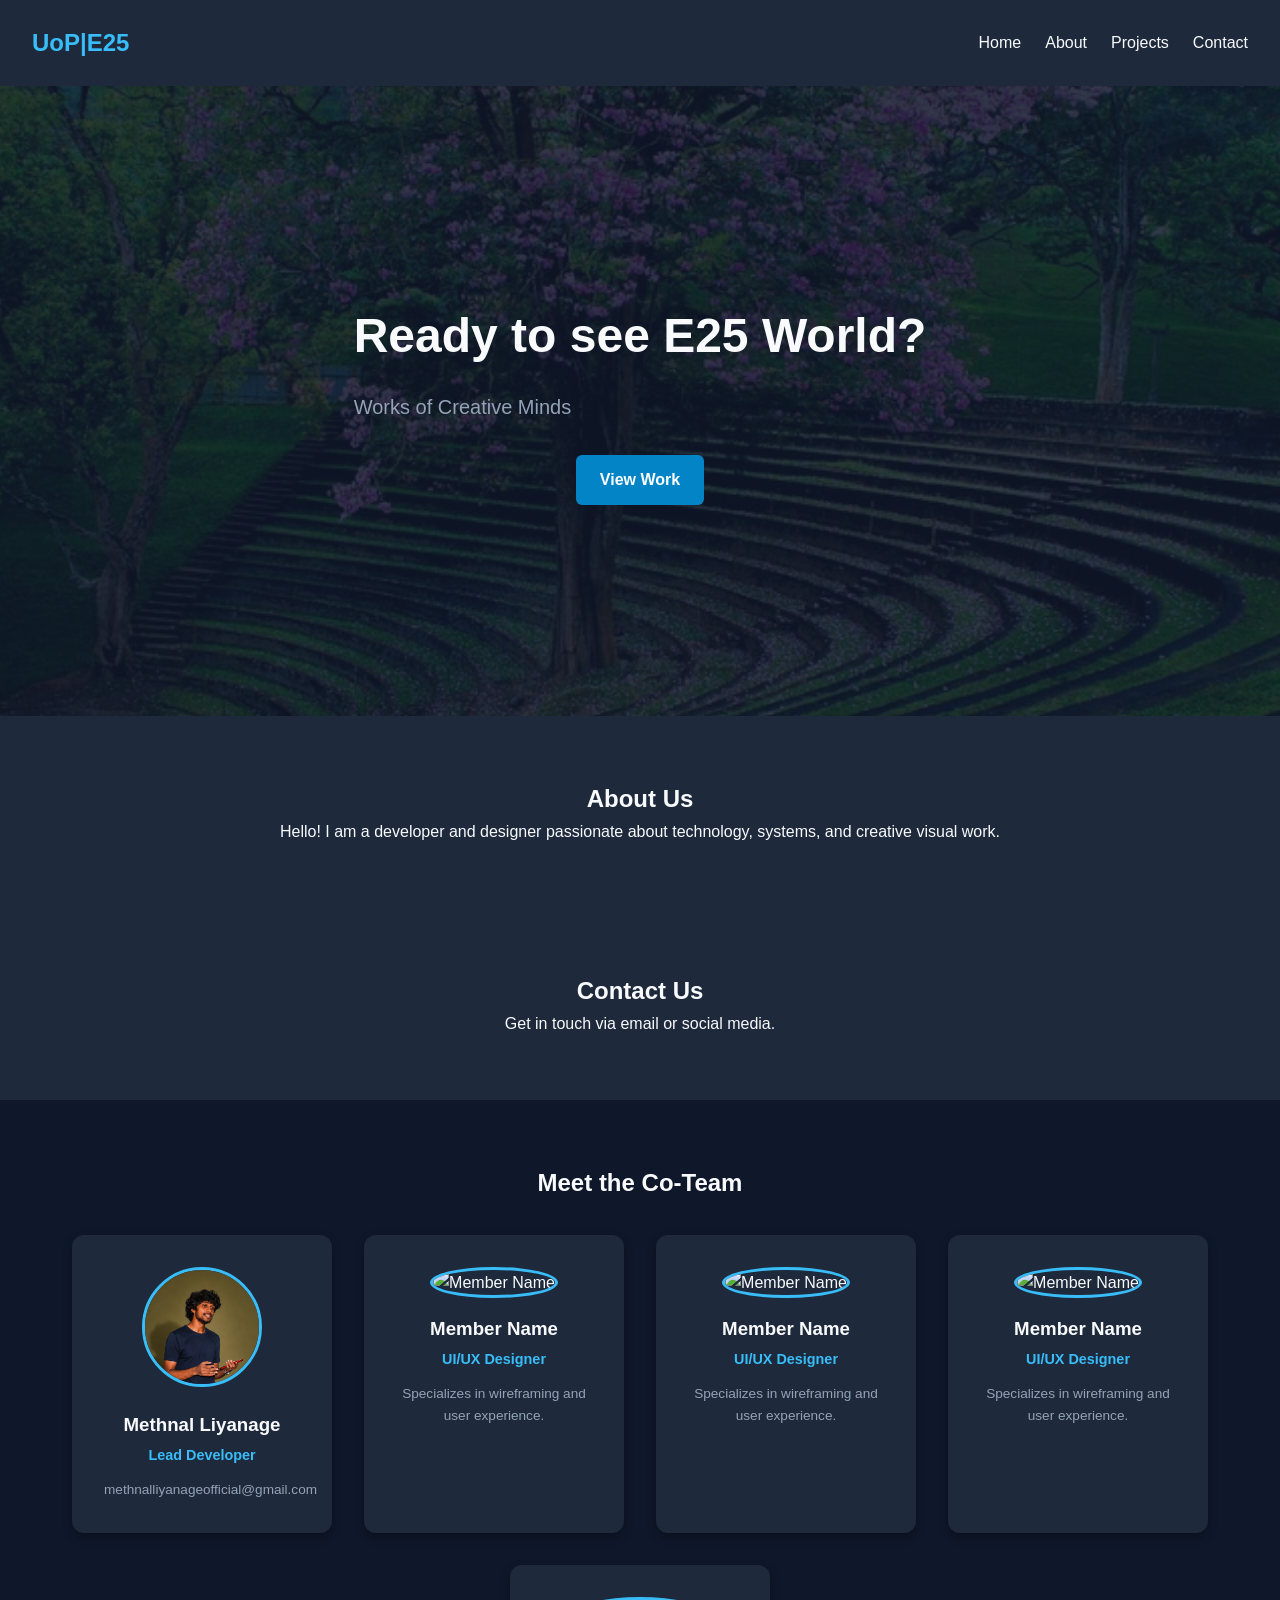
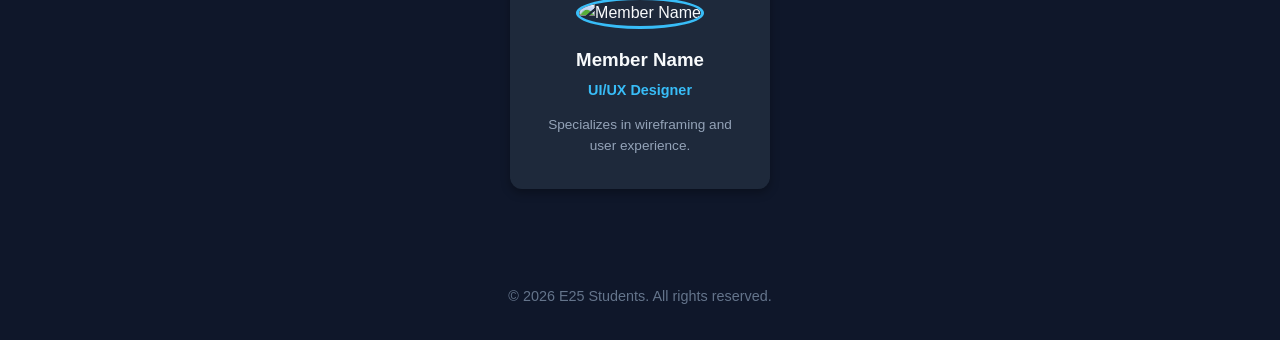
==== commit e7131f68: "Update index.html" ====
--- a/index.html
+++ b/index.html
@@ -36,25 +36,34 @@
  -->
     <!-- WITH THIS NEW PART: -->
     <!--div class="hero-content"-->
-    <section id="home" class="hero">
+   <section id="home" class="hero">
     <div class="hero-content">
         <h1>Ready to see E25 World?</h1>
         <p>Works of Creative Minds</p>
-    
-        <!-- Interactive wrapper for "View Work" button and English group tiles -->
+
         <div class="btn-popup-wrapper">
-            <a href="projects.html" class="btn">View Work</a>
-            
-            <!-- Animated 4-tile pop-up for English groups -->
+            <a href="" class="btn">View Work</a>
+
             <div class="tiles-popup">
-                <a href="projects.html#group-1" class="tile">Group 1</a>
-                <a href="projects.html#group-2" class="tile">Group 2</a>
-                <a href="projects.html#group-3" class="tile">Group 3</a>
-                <a href="projects.html#group-4" class="tile">Group 4</a>
+                <a href="projects.html" class="tile">
+                    <span class="group-code">AB01</span>
+                    <span class="group-label">Group 01</span>
+                </a>
+                <a href="projects.html#ab02" class="tile">
+                    <span class="group-code">AB02</span>
+                    <span class="group-label">Group 02</span>
+                </a>
+                <a href="projects.html#ab03" class="tile">
+                    <span class="group-code">AB03</span>
+                    <span class="group-label">Group 03</span>
+                </a>
+                <a href="projects.html#ab04" class="tile">
+                    <span class="group-code">AB04</span>
+                    <span class="group-label">Group 04</span>
+                </a>
             </div>
         </div>
     </div>
-</div>
 </section>
 
     <!-- About Section -->
--- a/style.css
+++ b/style.css
@@ -15,76 +15,107 @@
     color: #f8fafc;
     line-height: 1.6;
 }
-
-/* Container for the hero button and popup */
-
+/* Center alignment for the parent container if needed */
+.hero-content {
+    text-align: center;
+}
+
+/* Container for the button and popup - centered relative to hero content */
 .btn-popup-wrapper {
     position: relative;
     display: inline-block;
-}
-
-/* Base state for the hidden pop-up */
-
+    margin: 0 auto;
+}
+
+/* Base popup state: vertically aligned list positioned on the RIGHT side of the button */
 .btn-popup-wrapper .tiles-popup {
     position: absolute;
-    top: 100%;
-    left: 0;
-    margin-top: 10px;
-
-    /* Hide popup by default */
+    top: 50%;
+    left: 100%;
+    transform: translateY(-50%) translateX(10px); /* 10px gap to the right */
+    
     opacity: 0;
     visibility: hidden;
     pointer-events: none;
 
-    /* Layout grid for 4 tiles */
-    display: grid;
-    grid-template-columns: repeat(2, 1fr);
+    /* Vertical stack alignment */
+    display: flex;
+    flex-direction: column;
     gap: 10px;
-    padding: 12px;
-    background: rgba(15, 23, 42, 0.95);
-    border: 1px solid rgba(255, 255, 255, 0.2);
-    border-radius: 10px;
-    box-shadow: 0 10px 25px rgba(0, 0, 0, 0.5);
-
-    /* Smooth animation down */
-    transform: translateY(-10px);
-    transition: all 0.3s ease-in-out;
+    padding: 14px;
+    
+    background: rgba(15, 23, 42, 0.88);
+    backdrop-filter: blur(12px); /* Frosted glass aesthetic */
+    border: 1px solid rgba(255, 255, 255, 0.15);
+    border-radius: 14px;
+    box-shadow: 0 15px 35px rgba(0, 0, 0, 0.5);
+
+    transition: all 0.3s cubic-bezier(0.16, 1, 0.3, 1);
     z-index: 100;
 }
 
+/* Invisible hover bridge to prevent the popup from hiding when moving mouse rightward */
+.btn-popup-wrapper .tiles-popup::before {
+    content: '';
+    position: absolute;
+    top: 0;
+    left: -15px;
+    width: 15px;
+    height: 100%;
+}
+
 /* Hover trigger state */
-
 .btn-popup-wrapper:hover .tiles-popup {
     opacity: 1;
     visibility: visible;
     pointer-events: auto;
-    transform: translateY(0);
-}
-
-/* Explicit styling for the group links inside the popup */
-
-.btn-popup-wrapper .tiles-popup a,
+    transform: translateY(-50%) translateX(15px);
+}
+
+/* Explicit styling for individual group tiles */
 .btn-popup-wrapper .tiles-popup .tile {
     display: flex;
+    flex-direction: column;
     align-items: center;
     justify-content: center;
-    width: 90px;
-    height: 45px;
-    background: #1e293b;
-    color: #ffffff !important; /* Forces white text color */
-    text-decoration: none !important; /* Removes default underline */
-    border-radius: 6px;
-    font-size: 0.85rem;
-    font-weight: 600;
-    transition: background 0.2s ease, transform 0.2s ease;
-}
-
-.btn-popup-wrapper .tiles-popup a:hover,
+    width: 120px;
+    height: 52px;
+    
+    background: linear-gradient(135deg, rgba(30, 41, 59, 0.9), rgba(15, 23, 42, 0.9));
+    border: 1px solid rgba(255, 255, 255, 0.08);
+    border-radius: 10px;
+    text-decoration: none !important;
+    
+    transition: all 0.25s ease;
+}
+
+/* Typography styles */
+.btn-popup-wrapper .tiles-popup .tile .group-code {
+    font-size: 1rem;
+    font-weight: 700;
+    color: #38bdf8;
+    letter-spacing: 0.5px;
+}
+
+.btn-popup-wrapper .tiles-popup .tile .group-label {
+    font-size: 0.68rem;
+    font-weight: 500;
+    color: #94a3b8;
+    margin-top: 1px;
+}
+
+/* Hover behavior on each group tile */
 .btn-popup-wrapper .tiles-popup .tile:hover {
-    background: #0284c7;
-    transform: translateY(-2px);
-}
-
+    background: linear-gradient(135deg, #0284c7, #0369a1);
+    border-color: rgba(255, 255, 255, 0.3);
+    transform: translateX(4px);
+    box-shadow: 0 6px 18px rgba(2, 132, 199, 0.4);
+}
+
+.btn-popup-wrapper .tiles-popup .tile:hover .group-code,
+.btn-popup-wrapper .tiles-popup .tile:hover .group-label {
+    color: #ffffff !important;
+}
 /**/
 
 /* Navigation Bar */
